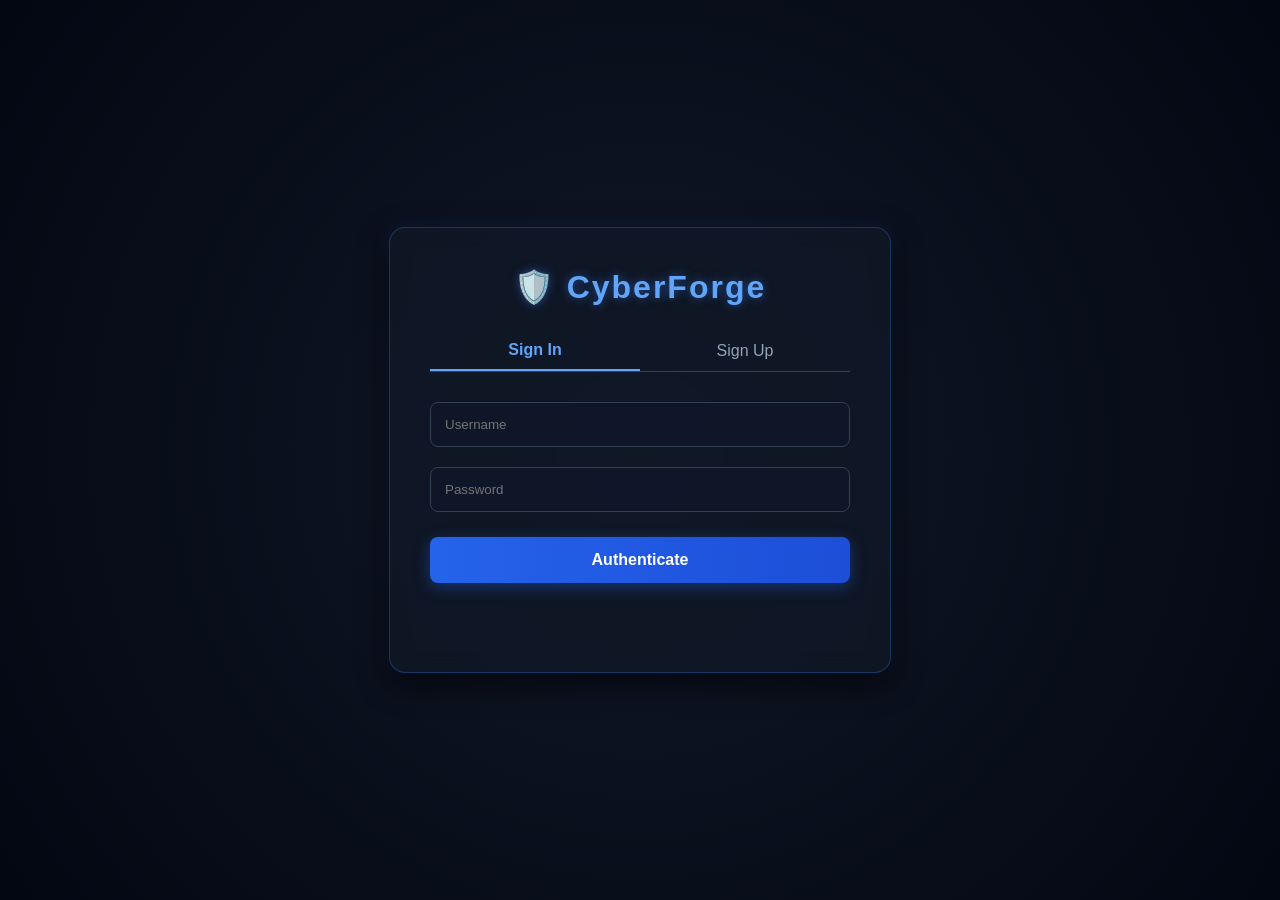
==== frontend_new/index.html @ 9aa6eceb "new frontend" ====
<!DOCTYPE html>
<html lang="en">
<head>
    <meta charset="UTF-8">
    <meta name="viewport" content="width=device-width, initial-scale=1.0">
    <title>CyberForge Security</title>
    <link rel="stylesheet" href="style.css">
</head>
<body>
    <!-- AUTHENTICATION VIEW (Sign In & Sign Up) -->
    <div id="auth-view" class="glass-panel">
        <div class="logo">🛡️ CyberForge</div>

        <div class="tab-container">
            <button id="tab-login" class="tab active-tab">Sign In</button>
            <button id="tab-register" class="tab">Sign Up</button>
        </div>

        <!-- Login Form -->
        <form id="loginForm">
            <input type="text" id="login-user" placeholder="Username" required>
            <input type="password" id="login-pass" placeholder="Password" required>
            <button type="submit" class="glow-btn">Authenticate</button>
        </form>

        <!-- Register Form (Hidden by default) -->
        <form id="registerForm" style="display: none;">
            <input type="text" id="reg-user" placeholder="Choose a Username" required>
            <input type="password" id="reg-pass" placeholder="Create a Password" required>
            <button type="submit" class="glow-btn">Create Account</button>
        </form>

        <p id="auth-message" class="system-text"></p>
    </div>

    <!-- DASHBOARD VIEW -->
    <div id="dashboard-view" class="glass-panel" style="display: none; max-width: 600px;">
        <div class="header">
            <h2>Welcome, <span id="display-name" class="highlight"></span></h2>
            <button id="logoutBtn" class="secondary-btn">Disconnect</button>
        </div>

        <div class="card">
            <h3>Initiate Secure Transfer</h3>
            <form id="transferForm">
                <input type="text" id="recipient" placeholder="Recipient Account (e.g., ACC-123)" required>
                <input type="number" id="amount" placeholder="Amount (INR)" required>
                <button type="submit" class="glow-btn">Execute Transfer</button>
            </form>
            <p id="transfer-message" class="system-text"></p>
        </div>

        <div class="card">
            <h3>Audit Log</h3>
            <ul id="history-list"></ul>
        </div>
    </div>

    <script src="script.js"></script>
</body>
</html>
---- frontend_new/style.css ----
body {
    background: radial-gradient(circle at center, #111827 0%, #030712 100%);
    color: #e2e8f0;
    font-family: 'Segoe UI', Tahoma, Geneva, Verdana, sans-serif;
    display: flex;
    justify-content: center;
    align-items: center;
    min-height: 100vh;
    margin: 0;
}

.glass-panel {
    background: rgba(17, 24, 39, 0.75);
    backdrop-filter: blur(12px);
    padding: 40px;
    border-radius: 16px;
    border: 1px solid rgba(59, 130, 246, 0.3);
    width: 100%;
    max-width: 420px;
    box-shadow: 0 10px 30px rgba(0,0,0,0.8), 0 0 20px rgba(59, 130, 246, 0.15);
    transition: all 0.3s ease;
}

.logo {
    text-align: center;
    color: #60a5fa;
    font-size: 32px;
    font-weight: 800;
    margin-bottom: 25px;
    letter-spacing: 2px;
    text-shadow: 0 0 10px rgba(59, 130, 246, 0.5);
}

h2, h3 { margin-top: 0; font-weight: 600; color: #f8fafc; }
.highlight { color: #60a5fa; }

/* Tabs */
.tab-container { display: flex; margin-bottom: 20px; border-bottom: 1px solid #374151; }
.tab {
    flex: 1; background: none; border: none; color: #94a3b8;
    padding: 10px; cursor: pointer; font-size: 16px; transition: 0.3s;
}
.active-tab { color: #60a5fa; border-bottom: 2px solid #60a5fa; font-weight: bold; }

/* Inputs & Buttons */
input {
    width: 100%; padding: 14px; margin: 10px 0;
    background: rgba(15, 23, 42, 0.6);
    border: 1px solid #334155;
    color: white; border-radius: 8px; box-sizing: border-box;
    transition: border 0.3s;
}
input:focus { outline: none; border-color: #60a5fa; box-shadow: 0 0 8px rgba(59, 130, 246, 0.3); }

.glow-btn {
    width: 100%; padding: 14px; margin-top: 15px;
    background: linear-gradient(90deg, #2563eb, #1d4ed8);
    color: white; border: none; border-radius: 8px;
    cursor: pointer; font-weight: bold; font-size: 16px;
    box-shadow: 0 4px 15px rgba(37, 99, 235, 0.4);
    transition: all 0.3s ease;
}
.glow-btn:hover { box-shadow: 0 6px 20px rgba(37, 99, 235, 0.7); transform: translateY(-1px); }

.secondary-btn { background: #334155; border: none; color: white; padding: 8px 16px; border-radius: 6px; cursor: pointer; }
.secondary-btn:hover { background: #475569; }

.header { display: flex; justify-content: space-between; align-items: center; margin-bottom: 20px; border-bottom: 1px solid #334155; padding-bottom: 15px; }
.card { background: rgba(30, 41, 59, 0.5); padding: 20px; border-radius: 12px; border: 1px solid #334155; margin-top: 20px; }
.system-text { text-align: center; font-size: 14px; margin-top: 15px; min-height: 20px; color: #94a3b8; }

ul { list-style-type: none; padding: 0; margin: 0; }
li { padding: 12px 0; border-bottom: 1px solid #334155; display: flex; justify-content: space-between; font-family: monospace; }
li:last-child { border-bottom: none; }
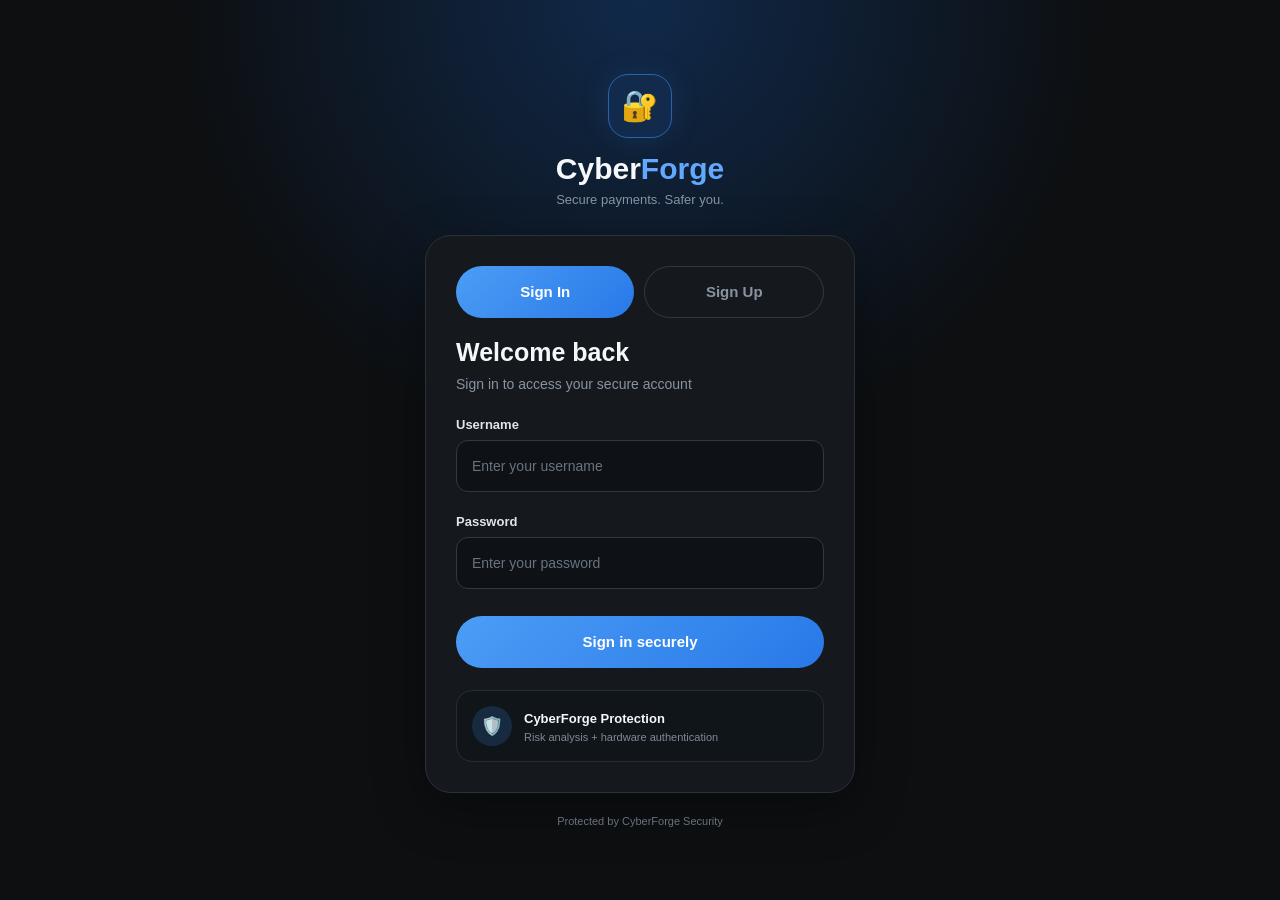
==== commit 6864d924: "frontend refined" ====
--- a/frontend_new/index.html
+++ b/frontend_new/index.html
@@ -3,58 +3,68 @@
 <head>
     <meta charset="UTF-8">
     <meta name="viewport" content="width=device-width, initial-scale=1.0">
-    <title>CyberForge Security</title>
+    <title>CyberForge - Secure Login</title>
     <link rel="stylesheet" href="style.css">
 </head>
 <body>
-    <!-- AUTHENTICATION VIEW (Sign In & Sign Up) -->
-    <div id="auth-view" class="glass-panel">
-        <div class="logo">🛡️ CyberForge</div>
-
-        <div class="tab-container">
-            <button id="tab-login" class="tab active-tab">Sign In</button>
-            <button id="tab-register" class="tab">Sign Up</button>
+    <main class="cf-login-page">
+        <!-- LOGO -->
+        <div class="cf-login-logo">
+            <div class="cf-login-icon">🔐</div>
+            <h1>Cyber<span>Forge</span></h1>
+            <p>Secure payments. Safer you.</p>
         </div>
 
-        <!-- Login Form -->
-        <form id="loginForm">
-            <input type="text" id="login-user" placeholder="Username" required>
-            <input type="password" id="login-pass" placeholder="Password" required>
-            <button type="submit" class="glow-btn">Authenticate</button>
-        </form>
+        <!-- AUTH CARD -->
+        <section class="cf-login-card">
+            
+            <!-- TOGGLE BUTTONS -->
+            <div style="display: flex; gap: 10px; margin-bottom: 20px;">
+                <button id="tabLogin" class="cf-login-button" style="margin-top: 0;">Sign In</button>
+                <button id="tabRegister" class="cf-login-button" style="margin-top: 0; background: #15191e; border: 1px solid #303943; color: #8993a0;">Sign Up</button>
+            </div>
 
-        <!-- Register Form (Hidden by default) -->
-        <form id="registerForm" style="display: none;">
-            <input type="text" id="reg-user" placeholder="Choose a Username" required>
-            <input type="password" id="reg-pass" placeholder="Create a Password" required>
-            <button type="submit" class="glow-btn">Create Account</button>
-        </form>
+            <div class="login-heading">
+                <h2 id="authTitle">Welcome back</h2>
+                <p id="authSubtitle">Sign in to access your secure account</p>
+            </div>
 
-        <p id="auth-message" class="system-text"></p>
-    </div>
+            <!-- LOGIN FORM -->
+            <form id="loginForm">
+                <label for="username">Username</label>
+                <input type="text" id="username" placeholder="Enter your username" required>
 
-    <!-- DASHBOARD VIEW -->
-    <div id="dashboard-view" class="glass-panel" style="display: none; max-width: 600px;">
-        <div class="header">
-            <h2>Welcome, <span id="display-name" class="highlight"></span></h2>
-            <button id="logoutBtn" class="secondary-btn">Disconnect</button>
-        </div>
+                <label for="password">Password</label>
+                <input type="password" id="password" placeholder="Enter your password" required>
 
-        <div class="card">
-            <h3>Initiate Secure Transfer</h3>
-            <form id="transferForm">
-                <input type="text" id="recipient" placeholder="Recipient Account (e.g., ACC-123)" required>
-                <input type="number" id="amount" placeholder="Amount (INR)" required>
-                <button type="submit" class="glow-btn">Execute Transfer</button>
+                <button type="submit" id="loginBtn" class="cf-login-button">Sign in securely</button>
             </form>
-            <p id="transfer-message" class="system-text"></p>
-        </div>
 
-        <div class="card">
-            <h3>Audit Log</h3>
-            <ul id="history-list"></ul>
-        </div>
-    </div>
+            <!-- REGISTER FORM -->
+            <form id="registerForm" class="hidden">
+                <label for="regUsername">Choose Username</label>
+                <input type="text" id="regUsername" placeholder="Create a username" required>
+
+                <label for="regPassword">Create Password</label>
+                <input type="password" id="regPassword" placeholder="Create a strong password" required>
+
+                <button type="submit" id="regBtn" class="cf-login-button">Create Account</button>
+            </form>
+
+            <p id="auth-message" style="text-align: center; margin-top: 15px; font-weight: bold;"></p>
+
+            <!-- SECURITY INFORMATION -->
+            <div class="cf-login-protection">
+                <div>🛡️</div>
+                <div>
+                    <strong>CyberForge Protection</strong>
+                    <p>Risk analysis + hardware authentication</p>
+                </div>
+            </div>
+        </section>
+
+        <p class="cf-login-footer">Protected by CyberForge Security</p>
+    </main>
 
     <script src="script.js"></script>
 </body>
--- a/frontend_new/style.css
+++ b/frontend_new/style.css
@@ -1,74 +1,3051 @@
+* {
+    box-sizing: border-box;
+    margin: 0;
+    padding: 0;
+}
+
 body {
-    background: radial-gradient(circle at center, #111827 0%, #030712 100%);
-    color: #e2e8f0;
-    font-family: 'Segoe UI', Tahoma, Geneva, Verdana, sans-serif;
+    font-family: Arial, sans-serif;
+    background: #f8f9fa;
+    color: #202124;
+}
+
+/* Login Page */
+
+.login-page {
+    min-height: 100vh;
     display: flex;
     justify-content: center;
     align-items: center;
+    padding: 20px;
+}
+
+/* Login Card */
+
+.login-card {
+    width: 420px;
+    background: white;
+    padding: 40px;
+    border: 1px solid #e0e0e0;
+    border-radius: 24px;
+    box-shadow: 0 4px 20px rgba(0, 0, 0, 0.08);
+}
+
+/* Logo */
+
+.logo {
+    display: flex;
+    align-items: center;
+    justify-content: center;
+    gap: 10px;
+}
+
+.logo-icon {
+    width: 42px;
+    height: 42px;
+    border-radius: 50%;
+    background: #202124;
+    color: white;
+    display: flex;
+    align-items: center;
+    justify-content: center;
+    font-size: 22px;
+    font-weight: bold;
+}
+
+.logo h1 {
+    font-size: 26px;
+}
+
+.subtitle {
+    text-align: center;
+    color: #5f6368;
+    margin-top: 8px;
+    margin-bottom: 35px;
+}
+
+/* Login Heading */
+
+.login-card h2 {
+    font-size: 26px;
+    margin-bottom: 8px;
+}
+
+.login-text {
+    color: #5f6368;
+    margin-bottom: 25px;
+}
+
+/* Form */
+
+label {
+    display: block;
+    font-size: 14px;
+    font-weight: 600;
+    margin-bottom: 8px;
+    margin-top: 18px;
+}
+
+input {
+    width: 100%;
+    height: 50px;
+    padding: 0 15px;
+    border: 1px solid #dadce0;
+    border-radius: 10px;
+    font-size: 15px;
+    outline: none;
+}
+
+input:focus {
+    border-color: #4285f4;
+}
+
+/* Login Button */
+
+.login-button {
+    width: 100%;
+    height: 50px;
+    margin-top: 25px;
+    border: none;
+    border-radius: 25px;
+    background: #202124;
+    color: white;
+    font-size: 16px;
+    font-weight: 600;
+    cursor: pointer;
+}
+
+.login-button:hover {
+    background: #303134;
+}
+
+/* Security Status */
+
+.security-status {
+    margin-top: 25px;
+    padding: 20px;
+    border-radius: 16px;
+    background: #f8f9fa;
+    text-align: center;
+}
+
+.security-status h3 {
+    margin: 10px 0 8px;
+    font-size: 17px;
+}
+
+.security-status p {
+    color: #5f6368;
+    font-size: 14px;
+    line-height: 1.5;
+}
+
+/* Loader */
+
+.loader {
+    width: 28px;
+    height: 28px;
+    margin: auto;
+    border: 3px solid #dadce0;
+    border-top: 3px solid #202124;
+    border-radius: 50%;
+    animation: spin 1s linear infinite;
+}
+
+@keyframes spin {
+    to {
+        transform: rotate(360deg);
+    }
+}
+
+/* Hide element */
+
+.hidden {
+    display: none;
+}
+
+/* Security Note */
+
+.security-note {
+    text-align: center;
+    margin-top: 25px;
+    color: #5f6368;
+    font-size: 13px;
+}
+
+/* Mobile */
+
+@media (max-width: 500px) {
+
+    .login-card {
+        width: 100%;
+        padding: 30px 25px;
+    }
+
+}
+/* =========================
+   DASHBOARD
+   ========================= */
+
+.dashboard-page {
+    max-width: 700px;
+    margin: auto;
+    padding: 25px 20px 100px;
+}
+
+/* Header */
+
+.top-bar {
+    display: flex;
+    justify-content: space-between;
+    align-items: center;
+}
+
+.top-bar h1 {
+    text-align: left;
+    font-size: 25px;
+}
+
+.top-bar p {
+    color: #5f6368;
+    margin-top: 4px;
+}
+
+.profile {
+    width: 45px;
+    height: 45px;
+    border-radius: 50%;
+    background: #eeeeee;
+    display: flex;
+    align-items: center;
+    justify-content: center;
+    font-size: 20px;
+}
+
+/* Welcome */
+
+.welcome {
+    margin-top: 35px;
+}
+
+.welcome p {
+    color: #5f6368;
+}
+
+.welcome h2 {
+    text-align: left;
+    margin-top: 5px;
+    font-size: 28px;
+}
+
+/* Balance */
+
+.balance-card {
+    margin-top: 25px;
+    padding: 28px;
+    border-radius: 22px;
+    background: #202124;
+    color: white;
+}
+
+.balance-card p {
+    color: #d8d8d8;
+}
+
+.balance-card h2 {
+    text-align: left;
+    font-size: 36px;
+    margin: 12px 0;
+}
+
+.account-number {
+    font-size: 13px;
+}
+
+/* Actions */
+
+.actions {
+    display: grid;
+    grid-template-columns: repeat(4, 1fr);
+    gap: 12px;
+    margin-top: 25px;
+}
+
+.action-card {
+    background: white;
+    border: 1px solid #e0e0e0;
+    border-radius: 18px;
+    padding: 18px 8px;
+    text-align: center;
+    cursor: pointer;
+}
+
+.action-card:hover {
+    background: #f8f9fa;
+}
+
+.action-icon {
+    width: 45px;
+    height: 45px;
+    margin: auto;
+    border-radius: 50%;
+    background: #f1f3f4;
+    display: flex;
+    justify-content: center;
+    align-items: center;
+    font-size: 20px;
+}
+
+.action-card p {
+    margin-top: 10px;
+    font-size: 13px;
+}
+
+/* Security */
+
+.security-card {
+    display: flex;
+    align-items: center;
+    gap: 15px;
+    margin-top: 25px;
+    padding: 18px;
+    background: white;
+    border: 1px solid #e0e0e0;
+    border-radius: 18px;
+}
+
+.security-icon {
+    font-size: 24px;
+}
+
+.security-card h3 {
+    font-size: 15px;
+}
+
+.security-card p {
+    color: #5f6368;
+    font-size: 13px;
+    margin-top: 4px;
+}
+
+.security-active {
+    margin-left: auto;
+    font-size: 12px;
+    font-weight: bold;
+}
+
+/* Transactions */
+
+.transactions {
+    margin-top: 30px;
+}
+
+.section-heading {
+    display: flex;
+    justify-content: space-between;
+    align-items: center;
+    margin-bottom: 15px;
+}
+
+.section-heading h2 {
+    text-align: left;
+    font-size: 20px;
+}
+
+.section-heading span {
+    font-size: 13px;
+    cursor: pointer;
+}
+
+.transaction {
+    display: flex;
+    align-items: center;
+    padding: 17px 0;
+    border-bottom: 1px solid #e0e0e0;
+}
+
+.transaction-icon {
+    width: 42px;
+    height: 42px;
+    border-radius: 50%;
+    background: #eeeeee;
+    display: flex;
+    justify-content: center;
+    align-items: center;
+    font-weight: bold;
+}
+
+.transaction-info {
+    margin-left: 13px;
+}
+
+.transaction-info h3 {
+    font-size: 15px;
+}
+
+.transaction-info p {
+    font-size: 12px;
+    color: #5f6368;
+    margin-top: 4px;
+}
+
+.transaction strong {
+    margin-left: auto;
+    font-size: 14px;
+}
+
+/* Bottom Navigation */
+
+.bottom-nav {
+    position: fixed;
+    bottom: 0;
+    left: 50%;
+    transform: translateX(-50%);
+    width: min(700px, 100%);
+    height: 70px;
+    background: white;
+    border-top: 1px solid #e0e0e0;
+    display: flex;
+    justify-content: space-around;
+    align-items: center;
+}
+
+.nav-item {
+    text-align: center;
+    color: #5f6368;
+    cursor: pointer;
+    font-size: 12px;
+}
+
+.nav-item span {
+    display: block;
+    font-size: 20px;
+    margin-bottom: 4px;
+}
+
+.nav-item.active {
+    color: #202124;
+    font-weight: bold;
+}
+
+
+/* Mobile */
+
+@media (max-width: 550px) {
+
+    .actions {
+        grid-template-columns: repeat(2, 1fr);
+    }
+
+    .dashboard-page {
+        padding-left: 15px;
+        padding-right: 15px;
+    }
+
+}/* =========================
+   TRANSFER PAGE
+   ========================= */
+
+.transfer-page {
+    max-width: 600px;
+    margin: auto;
+    padding: 25px 20px 50px;
+}
+
+.transfer-header {
+    display: grid;
+    grid-template-columns: 45px 1fr 45px;
+    align-items: center;
+    margin-bottom: 30px;
+}
+
+.transfer-header h1 {
+    font-size: 24px;
+}
+
+.back-button {
+    width: 42px;
+    height: 42px;
+    border: none;
+    border-radius: 50%;
+    background: white;
+    font-size: 24px;
+    cursor: pointer;
+}
+
+.transfer-card {
+    background: white;
+    border: 1px solid #e0e0e0;
+    border-radius: 24px;
+    padding: 28px;
+}
+
+.transfer-label {
+    font-size: 14px;
+    font-weight: 600;
+    margin-bottom: 8px;
+    margin-top: 18px;
+}
+
+.transfer-card input {
+    height: 52px;
+}
+
+.amount-input {
+    display: flex;
+    align-items: center;
+    border: 1px solid #dadce0;
+    border-radius: 10px;
+    padding-left: 15px;
+}
+
+.amount-input span {
+    font-size: 22px;
+    font-weight: bold;
+}
+
+.amount-input input {
+    border: none;
+    font-size: 22px;
+    outline: none;
+}
+
+.transfer-info {
+    display: flex;
+    justify-content: space-between;
+    margin-top: 20px;
+    color: #5f6368;
+    font-size: 14px;
+}
+
+.transfer-info strong {
+    color: #202124;
+}
+
+.send-button {
+    width: 100%;
+    height: 52px;
+    margin-top: 28px;
+    border: none;
+    border-radius: 26px;
+    background: #202124;
+    color: white;
+    font-size: 16px;
+    font-weight: 600;
+    cursor: pointer;
+}
+
+.send-button:hover {
+    background: #303134;
+}
+
+.send-button:disabled {
+    opacity: 0.6;
+    cursor: not-allowed;
+}
+
+
+/* Transfer Security */
+
+.transfer-security {
+    margin-top: 20px;
+    padding: 25px;
+    text-align: center;
+    background: white;
+    border: 1px solid #e0e0e0;
+    border-radius: 20px;
+}
+
+.transfer-security h2 {
+    font-size: 18px;
+    margin: 12px 0 8px;
+}
+
+.transfer-security p {
+    color: #5f6368;
+    font-size: 14px;
+}
+
+.security-loader {
+    width: 32px;
+    height: 32px;
+    margin: auto;
+    border: 3px solid #dadce0;
+    border-top: 3px solid #202124;
+    border-radius: 50%;
+    animation: spin 1s linear infinite;
+}
+
+.risk-score {
+    margin-top: 15px;
+    font-weight: bold;
+}
+
+
+/* Transaction Result */
+
+.transaction-result {
+    margin-top: 20px;
+    padding: 30px;
+    text-align: center;
+    background: white;
+    border: 1px solid #e0e0e0;
+    border-radius: 20px;
+}
+
+.result-icon {
+    width: 55px;
+    height: 55px;
+    margin: auto;
+    border-radius: 50%;
+    background: #eeeeee;
+    display: flex;
+    justify-content: center;
+    align-items: center;
+    font-size: 25px;
+    font-weight: bold;
+}
+
+.transaction-result h2 {
+    font-size: 20px;
+    margin-top: 15px;
+}
+
+.transaction-result p {
+    color: #5f6368;
+    margin-top: 8px;
+}
+
+.done-button {
+    width: 100%;
+    height: 48px;
+    margin-top: 22px;
+    border: none;
+    border-radius: 24px;
+    background: #202124;
+    color: white;
+    font-size: 15px;
+    cursor: pointer;
+}
+/* ========================================
+   CYBERFORGE DASHBOARD POLISH
+======================================== */
+
+.dashboard-page {
+    max-width: 700px;
+    margin: auto;
+    padding: 25px 20px 100px;
+}
+
+
+/* TOP HEADER */
+
+.top-bar {
+    display: flex;
+    justify-content: space-between;
+    align-items: center;
+}
+
+.top-bar h1 {
+    font-size: 26px;
+    font-weight: 700;
+}
+
+.top-bar p {
+    color: #6b7280;
+    margin-top: 5px;
+    font-size: 14px;
+}
+
+
+/* PROFILE */
+
+.profile {
+    width: 46px;
+    height: 46px;
+    border-radius: 50%;
+    background: #f1f3f4;
+
+    display: flex;
+    align-items: center;
+    justify-content: center;
+
+    font-size: 20px;
+
+    border: 1px solid #e0e0e0;
+}
+
+
+/* WELCOME */
+
+.welcome {
+    margin-top: 35px;
+}
+
+.welcome p {
+    color: #6b7280;
+    font-size: 14px;
+}
+
+.welcome h2 {
+    text-align: left;
+    margin-top: 6px;
+    font-size: 30px;
+}
+
+
+/* BALANCE CARD */
+
+.balance-card {
+    margin-top: 25px;
+    padding: 30px;
+
+    border-radius: 24px;
+
+    background: #202124;
+    color: white;
+
+    box-shadow: 0 8px 25px rgba(0, 0, 0, 0.12);
+}
+
+.balance-card p {
+    color: #d5d5d5;
+    font-size: 14px;
+}
+
+.balance-card h2 {
+    text-align: left;
+
+    font-size: 38px;
+
+    margin: 12px 0;
+}
+
+.account-number {
+    font-size: 13px !important;
+}
+
+
+/* ACTION BUTTONS */
+
+.actions {
+    display: grid;
+
+    grid-template-columns:
+        repeat(4, 1fr);
+
+    gap: 12px;
+
+    margin-top: 25px;
+}
+
+.action-card {
+    background: white;
+
+    border: 1px solid #e1e3e6;
+
+    border-radius: 20px;
+
+    padding: 18px 8px;
+
+    text-align: center;
+
+    cursor: pointer;
+
+    transition: 0.2s;
+}
+
+.action-card:hover {
+    transform: translateY(-3px);
+
+    box-shadow:
+        0 6px 18px
+        rgba(0, 0, 0, 0.08);
+}
+
+.action-icon {
+    width: 48px;
+    height: 48px;
+
+    margin: auto;
+
+    border-radius: 50%;
+
+    background: #f1f3f4;
+
+    display: flex;
+
+    justify-content: center;
+    align-items: center;
+
+    font-size: 21px;
+
+    font-weight: 600;
+}
+
+.action-card p {
+    margin-top: 10px;
+
+    font-size: 13px;
+
+    font-weight: 600;
+}
+
+
+/* SECURITY CARD */
+
+.security-card {
+    display: flex;
+
+    align-items: center;
+
+    gap: 15px;
+
+    margin-top: 25px;
+
+    padding: 18px;
+
+    background: white;
+
+    border: 1px solid #e1e3e6;
+
+    border-radius: 20px;
+}
+
+.security-icon {
+    width: 45px;
+    height: 45px;
+
+    border-radius: 50%;
+
+    background: #f1f3f4;
+
+    display: flex;
+
+    align-items: center;
+    justify-content: center;
+
+    font-size: 21px;
+}
+
+.security-card h3 {
+    font-size: 15px;
+}
+
+.security-card p {
+    color: #6b7280;
+
+    font-size: 13px;
+
+    margin-top: 4px;
+}
+
+.security-active {
+    margin-left: auto;
+
+    font-size: 12px;
+
+    font-weight: bold;
+
+    padding: 6px 10px;
+
+    border-radius: 20px;
+
+    background: #eeeeee;
+}
+
+
+/* TRANSACTIONS */
+
+.transactions {
+    margin-top: 32px;
+}
+
+.section-heading {
+    display: flex;
+
+    justify-content: space-between;
+
+    align-items: center;
+
+    margin-bottom: 10px;
+}
+
+.section-heading h2 {
+    text-align: left;
+
+    font-size: 20px;
+}
+
+.section-heading span {
+    font-size: 13px;
+
+    color: #5f6368;
+
+    cursor: pointer;
+}
+
+
+/* TRANSACTION */
+
+.transaction {
+    display: flex;
+
+    align-items: center;
+
+    padding: 17px 5px;
+
+    border-bottom:
+        1px solid #eeeeee;
+}
+
+.transaction-icon {
+    width: 44px;
+    height: 44px;
+
+    border-radius: 50%;
+
+    background: #f1f3f4;
+
+    display: flex;
+
+    justify-content: center;
+    align-items: center;
+
+    font-weight: bold;
+}
+
+.transaction-info {
+    margin-left: 13px;
+}
+
+.transaction-info h3 {
+    font-size: 15px;
+}
+
+.transaction-info p {
+    font-size: 12px;
+
+    color: #6b7280;
+
+    margin-top: 4px;
+}
+
+.transaction strong {
+    margin-left: auto;
+
+    font-size: 14px;
+}
+
+
+/* BOTTOM NAVIGATION */
+
+.bottom-nav {
+    position: fixed;
+
+    bottom: 0;
+    left: 50%;
+
+    transform:
+        translateX(-50%);
+
+    width: min(700px, 100%);
+
+    height: 72px;
+
+    background: white;
+
+    border-top:
+        1px solid #e5e5e5;
+
+    display: flex;
+
+    justify-content:
+        space-around;
+
+    align-items: center;
+
+    z-index: 10;
+}
+
+.nav-item {
+    text-align: center;
+
+    color: #6b7280;
+
+    cursor: pointer;
+
+    font-size: 12px;
+}
+
+.nav-item span {
+    display: block;
+
+    font-size: 21px;
+
+    margin-bottom: 4px;
+}
+
+.nav-item.active {
+    color: #202124;
+
+    font-weight: bold;
+}
+
+
+/* MOBILE */
+
+@media (max-width: 550px) {
+
+    .dashboard-page {
+        padding-left: 15px;
+        padding-right: 15px;
+    }
+
+    .actions {
+        grid-template-columns:
+            repeat(2, 1fr);
+    }
+
+    .balance-card h2 {
+        font-size: 34px;
+    }
+
+}
+/* ========================================
+   CYBERFORGE DARK MOBILE UI
+======================================== */
+
+body {
+    background: #0d0f11;
+    color: #f5f7fa;
+    font-family: Arial, sans-serif;
+}
+
+
+/* MAIN HOME */
+
+.cf-home {
+    max-width: 720px;
+    margin: auto;
+    padding: 22px 20px 110px;
+}
+
+
+/* HEADER */
+
+.cf-header {
+    display: flex;
+    justify-content: space-between;
+    align-items: center;
+}
+
+.cf-brand {
+    display: flex;
+    align-items: center;
+    gap: 12px;
+}
+
+.cf-logo {
+    width: 48px;
+    height: 48px;
+    border-radius: 14px;
+
+    display: flex;
+    align-items: center;
+    justify-content: center;
+
+    background: #17263d;
+    border: 1px solid #28528a;
+
+    font-size: 23px;
+}
+
+.cf-brand h1 {
+    font-size: 25px;
+    letter-spacing: -0.5px;
+}
+
+.cf-brand h1 span {
+    color: #63a8ff;
+}
+
+.cf-brand p {
+    margin-top: 4px;
+    color: #9299a5;
+    font-size: 13px;
+}
+
+.cf-profile {
+    width: 44px;
+    height: 44px;
+    border-radius: 50%;
+
+    display: flex;
+    align-items: center;
+    justify-content: center;
+
+    background: #2879e8;
+    color: white;
+
+    font-size: 18px;
+    font-weight: bold;
+}
+
+
+/* SEARCH */
+
+.cf-search {
+    display: flex;
+    align-items: center;
+
+    margin-top: 22px;
+
+    height: 56px;
+
+    padding-left: 18px;
+
+    background: #191d22;
+
+    border-radius: 30px;
+
+    border: 1px solid #242a31;
+}
+
+.search-icon {
+    font-size: 28px;
+    color: #aab2bd;
+}
+
+.cf-search input {
+    flex: 1;
+
+    height: 100%;
+
+    border: none;
+    outline: none;
+
+    background: transparent;
+
+    color: white;
+
+    font-size: 15px;
+
+    padding: 0 12px;
+}
+
+.cf-search input::placeholder {
+    color: #858c97;
+}
+
+.qr-button {
+    width: 48px;
+    height: 48px;
+
+    margin-right: 4px;
+
+    border: none;
+    border-radius: 50%;
+
+    background: #111820;
+
+    color: #9fc8ff;
+
+    font-size: 24px;
+
+    cursor: pointer;
+}
+
+
+/* SECURITY BANNER */
+
+.security-banner {
+    display: flex;
+
+    min-height: 230px;
+
+    margin-top: 24px;
+
+    padding: 26px;
+
+    border-radius: 25px;
+
+    background:
+        linear-gradient(
+            135deg,
+            #071b3c,
+            #0b2854,
+            #08172e
+        );
+
+    border: 1px solid #173c6d;
+
+    overflow: hidden;
+}
+
+.security-content {
+    flex: 1;
+}
+
+.security-content small {
+    color: #65adff;
+
+    font-weight: bold;
+
+    letter-spacing: 2px;
+}
+
+.security-content h2 {
+    margin-top: 10px;
+
+    font-size: 28px;
+}
+
+.security-content p {
+    margin-top: 10px;
+
+    max-width: 390px;
+
+    color: #bdc9d8;
+
+    line-height: 1.5;
+}
+
+.security-content button {
+    margin-top: 18px;
+
+    padding: 12px 18px;
+
+    border: none;
+    border-radius: 22px;
+
+    background: #72b5ff;
+
+    color: #071525;
+
+    font-weight: bold;
+
+    cursor: pointer;
+}
+
+.security-art {
+    width: 150px;
+
+    display: flex;
+
+    align-items: center;
+    justify-content: center;
+
+    font-size: 82px;
+}
+
+
+/* QUICK ACTIONS */
+
+.quick-actions {
+    display: grid;
+
+    grid-template-columns:
+        repeat(4, 1fr);
+
+    gap: 12px;
+
+    margin-top: 24px;
+}
+
+.quick-action {
+    text-align: center;
+
+    cursor: pointer;
+}
+
+.quick-icon {
+    width: 65px;
+    height: 65px;
+
+    margin: auto;
+
+    display: flex;
+
+    align-items: center;
+    justify-content: center;
+
+    border-radius: 18px;
+
+    background: #0c4fa8;
+
+    border: 1px solid #1d6fd5;
+
+    color: #a9d2ff;
+
+    font-size: 25px;
+}
+
+.quick-action p {
+    margin-top: 9px;
+
+    color: #e3e7ec;
+
+    font-size: 13px;
+
+    line-height: 1.3;
+}
+
+
+/* FEATURE CHIPS */
+
+.feature-chips {
+    display: flex;
+
+    gap: 10px;
+
+    margin-top: 24px;
+
+    overflow-x: auto;
+
+    padding-bottom: 3px;
+}
+
+.feature-chip {
+    flex-shrink: 0;
+
+    display: flex;
+
+    align-items: center;
+
+    gap: 8px;
+
+    padding: 10px 15px;
+
+    border-radius: 24px;
+
+    border: 1px solid #303640;
+
+    background: #111419;
+
+    color: #e3e7ec;
+
+    font-size: 13px;
+}
+
+.feature-chip span {
+    width: 28px;
+    height: 28px;
+
+    display: flex;
+
+    align-items: center;
+    justify-content: center;
+
+    border-radius: 50%;
+
+    background: #1d2c43;
+
+    color: #6eb2ff;
+}
+
+
+/* BALANCE */
+
+.cf-balance {
+    display: flex;
+
+    justify-content: space-between;
+
+    align-items: center;
+
+    margin-top: 25px;
+
+    padding: 24px;
+
+    border-radius: 23px;
+
+    background: #151a20;
+
+    border: 1px solid #29313b;
+}
+
+.cf-balance p {
+    color: #929aa6;
+
+    font-size: 13px;
+}
+
+.cf-balance h2 {
+    margin: 7px 0;
+
+    font-size: 31px;
+}
+
+.cf-balance > div:first-child span {
+    color: #737c88;
+
+    font-size: 12px;
+}
+
+.balance-security {
+    display: flex;
+
+    align-items: center;
+
+    gap: 10px;
+}
+
+.balance-security > div {
+    width: 42px;
+    height: 42px;
+
+    border-radius: 50%;
+
+    display: flex;
+
+    align-items: center;
+    justify-content: center;
+
+    background: #173626;
+
+    font-size: 19px;
+}
+
+.balance-security p {
+    color: #b9c2ce;
+    line-height: 1.4;
+}
+
+.balance-security strong {
+    color: #70b3ff;
+}
+
+
+/* SECTIONS */
+
+.cf-section {
+    margin-top: 32px;
+}
+
+.section-title {
+    display: flex;
+
+    justify-content: space-between;
+
+    align-items: center;
+
+    margin-bottom: 18px;
+}
+
+.section-title h2 {
+    font-size: 22px;
+}
+
+.section-title span {
+    color: #6eafff;
+
+    font-size: 13px;
+
+    cursor: pointer;
+}
+
+
+/* PEOPLE */
+
+.people-row,
+.business-row {
+    display: flex;
+
+    gap: 20px;
+
+    overflow-x: auto;
+
+    padding-bottom: 5px;
+}
+
+.person,
+.business {
+    min-width: 62px;
+
+    text-align: center;
+}
+
+.person-avatar {
+    width: 58px;
+    height: 58px;
+
+    margin: auto;
+
+    border-radius: 50%;
+
+    display: flex;
+
+    align-items: center;
+    justify-content: center;
+
+    font-size: 22px;
+
+    font-weight: bold;
+}
+
+.person p,
+.business p {
+    margin-top: 8px;
+
+    color: #d9dde3;
+
+    font-size: 12px;
+
+    white-space: nowrap;
+
+    overflow: hidden;
+
+    text-overflow: ellipsis;
+}
+
+.purple {
+    background: #7040c4;
+}
+
+.blue {
+    background: #2263c4;
+}
+
+.pink {
+    background: #b83283;
+}
+
+.green {
+    background: #287b4b;
+}
+
+.orange {
+    background: #a75a27;
+}
+
+.more {
+    background: #151a20;
+
+    border: 1px solid #39414c;
+
+    color: #9aa5b3;
+}
+
+
+/* BUSINESSES */
+
+.business-logo,
+.bill-logo {
+    width: 58px;
+    height: 58px;
+
+    margin: auto;
+
+    border-radius: 50%;
+
+    display: flex;
+
+    align-items: center;
+    justify-content: center;
+
+    font-size: 20px;
+
+    font-weight: bold;
+}
+
+.amazon {
+    background: #eeeeee;
+    color: #111111;
+}
+
+.flipkart {
+    background: #f5ca25;
+    color: #173d91;
+}
+
+.zomato {
+    background: #e82b4d;
+    color: white;
+}
+
+.swiggy {
+    background: #ff7117;
+    color: white;
+}
+
+.irctc {
+    background: #eeeeee;
+    color: #1d42a0;
+}
+
+
+/* BILLS */
+
+.airtel {
+    background: #e92335;
+    color: white;
+}
+
+.jio {
+    background: #1765c1;
+    color: white;
+}
+
+.vi {
+    background: #e72c4b;
+    color: white;
+}
+
+.bsnl {
+    background: #eeeeee;
+    color: #1b43a1;
+}
+
+.electricity {
+    background: #f4b51e;
+}
+
+
+/* OFFERS */
+
+.offer-card {
+    display: flex;
+
+    align-items: center;
+
+    gap: 15px;
+
+    margin-top: 32px;
+
+    padding: 20px;
+
+    border-radius: 20px;
+
+    background: #171b21;
+
+    border: 1px solid #29313a;
+}
+
+.offer-icon {
+    width: 45px;
+    height: 45px;
+
+    border-radius: 50%;
+
+    display: flex;
+
+    align-items: center;
+    justify-content: center;
+
+    background: #29234a;
+
+    color: #a9a1ff;
+
+    font-size: 22px;
+}
+
+.offer-card h3 {
+    font-size: 16px;
+}
+
+.offer-card p {
+    margin-top: 5px;
+
+    color: #8f98a4;
+
+    font-size: 13px;
+}
+
+.offer-card > span {
+    margin-left: auto;
+
+    color: #70b3ff;
+
+    font-size: 22px;
+}
+
+
+/* TRANSACTIONS */
+
+.transactions-section {
+    margin-bottom: 30px;
+}
+
+.transactions-section .transaction {
+    border-bottom: 1px solid #252b32;
+
+    padding: 15px 3px;
+}
+
+.transactions-section .transaction-icon {
+    background: #202630;
+
+    color: #79b6ff;
+}
+
+.transactions-section .transaction-info h3 {
+    color: #f0f2f5;
+}
+
+.transactions-section .transaction-info p {
+    color: #858e9a;
+}
+
+.transactions-section .transaction strong {
+    color: #ff7474;
+}
+
+
+/* BOTTOM NAV */
+
+.cf-bottom-nav {
+    position: fixed;
+
+    bottom: 0;
+    left: 50%;
+
+    transform: translateX(-50%);
+
+    width: min(720px, 100%);
+
+    height: 72px;
+
+    display: flex;
+
+    align-items: center;
+
+    justify-content: space-around;
+
+    background: #181b20;
+
+    border-top: 1px solid #2a3038;
+
+    z-index: 100;
+}
+
+.cf-nav {
+    min-width: 70px;
+
+    text-align: center;
+
+    color: #89929e;
+
+    cursor: pointer;
+}
+
+.cf-nav span {
+    display: block;
+
+    font-size: 22px;
+
+    margin-bottom: 4px;
+}
+
+.cf-nav p {
+    font-size: 12px;
+}
+
+.cf-nav.active {
+    color: #6eb4ff;
+}
+
+
+/* MOBILE */
+
+@media (max-width: 600px) {
+
+    .cf-home {
+        padding-left: 15px;
+        padding-right: 15px;
+    }
+
+    .security-banner {
+        min-height: 250px;
+    }
+
+    .security-art {
+        width: 90px;
+        font-size: 55px;
+    }
+
+    .security-content h2 {
+        font-size: 23px;
+    }
+
+    .security-content p {
+        font-size: 13px;
+    }
+
+    .quick-actions {
+        gap: 8px;
+    }
+
+    .quick-icon {
+        width: 58px;
+        height: 58px;
+    }
+
+    .cf-balance {
+        align-items: flex-start;
+    }
+
+    .balance-security {
+        display: none;
+    }
+
+}
+/* ========================================
+   CYBERFORGE LOGIN UI
+======================================== */
+
+.cf-login-page {
     min-height: 100vh;
-    margin: 0;
-}
-
-.glass-panel {
-    background: rgba(17, 24, 39, 0.75);
-    backdrop-filter: blur(12px);
-    padding: 40px;
+
+    display: flex;
+    flex-direction: column;
+
+    align-items: center;
+    justify-content: center;
+
+    padding: 30px 20px;
+
+    background:
+        radial-gradient(
+            circle at top,
+            #10294a 0%,
+            #0d0f11 42%
+        );
+}
+
+
+/* LOGIN LOGO */
+
+.cf-login-logo {
+    text-align: center;
+
+    margin-bottom: 28px;
+}
+
+.cf-login-icon {
+    width: 64px;
+    height: 64px;
+
+    margin: auto;
+
+    display: flex;
+    align-items: center;
+    justify-content: center;
+
+    border-radius: 20px;
+
+    background: #122b4d;
+
+    border: 1px solid #2864a9;
+
+    font-size: 30px;
+
+    box-shadow:
+        0 0 30px rgba(55, 130, 230, 0.15);
+}
+
+.cf-login-logo h1 {
+    margin-top: 14px;
+
+    font-size: 30px;
+}
+
+.cf-login-logo h1 span {
+    color: #63a8ff;
+}
+
+.cf-login-logo p {
+    margin-top: 6px;
+
+    color: #8993a0;
+
+    font-size: 13px;
+}
+
+
+/* LOGIN CARD */
+
+.cf-login-card {
+    width: min(430px, 100%);
+
+    padding: 30px;
+
+    background: #15191e;
+
+    border: 1px solid #29323c;
+
+    border-radius: 26px;
+
+    box-shadow:
+        0 15px 50px rgba(0, 0, 0, 0.35);
+}
+
+
+/* HEADING */
+
+.login-heading h2 {
+    font-size: 25px;
+}
+
+.login-heading p {
+    margin-top: 7px;
+
+    color: #8993a0;
+
+    font-size: 14px;
+
+    line-height: 1.5;
+}
+
+
+/* INPUTS */
+
+.cf-login-card label {
+    display: block;
+
+    margin-top: 22px;
+    margin-bottom: 8px;
+
+    color: #dfe5ec;
+
+    font-size: 13px;
+
+    font-weight: 600;
+}
+
+.cf-login-card input {
+    width: 100%;
+    height: 52px;
+
+    padding: 0 15px;
+
+    border-radius: 12px;
+
+    border: 1px solid #303943;
+
+    outline: none;
+
+    background: #0e1216;
+
+    color: white;
+
+    font-size: 14px;
+}
+
+.cf-login-card input::placeholder {
+    color: #69737f;
+}
+
+.cf-login-card input:focus {
+    border-color: #4b96ed;
+
+    box-shadow:
+        0 0 0 3px rgba(75, 150, 237, 0.12);
+}
+
+
+/* LOGIN BUTTON */
+
+.cf-login-button {
+    width: 100%;
+
+    height: 52px;
+
+    margin-top: 27px;
+
+    border: none;
+
+    border-radius: 27px;
+
+    background:
+        linear-gradient(
+            135deg,
+            #4c9df5,
+            #2879e8
+        );
+
+    color: white;
+
+    font-size: 15px;
+
+    font-weight: bold;
+
+    cursor: pointer;
+
+    transition: 0.2s;
+}
+
+.cf-login-button:hover {
+    transform: translateY(-1px);
+
+    box-shadow:
+        0 8px 20px rgba(40, 121, 232, 0.25);
+}
+
+.cf-login-button:disabled {
+    opacity: 0.6;
+
+    cursor: not-allowed;
+
+    transform: none;
+}
+
+
+/* SECURITY STATUS */
+
+.cf-login-security {
+    margin-top: 22px;
+
+    padding: 22px;
+
+    text-align: center;
+
+    border-radius: 18px;
+
+    background: #10151b;
+
+    border: 1px solid #27313c;
+}
+
+.cf-security-loader {
+    width: 30px;
+    height: 30px;
+
+    margin: auto;
+
+    border-radius: 50%;
+
+    border: 3px solid #2d3742;
+
+    border-top-color: #65adff;
+
+    animation:
+        spin 1s linear infinite;
+}
+
+.cf-login-security h3 {
+    margin-top: 14px;
+
+    font-size: 16px;
+}
+
+.cf-login-security p {
+    margin-top: 7px;
+
+    color: #8d97a3;
+
+    font-size: 13px;
+
+    line-height: 1.5;
+}
+
+
+/* PROTECTION */
+
+.cf-login-protection {
+    display: flex;
+
+    align-items: center;
+
+    gap: 12px;
+
+    margin-top: 22px;
+
+    padding: 15px;
+
     border-radius: 16px;
-    border: 1px solid rgba(59, 130, 246, 0.3);
+
+    background: #10151a;
+
+    border: 1px solid #242d36;
+}
+
+.cf-login-protection > div:first-child {
+    width: 40px;
+    height: 40px;
+
+    display: flex;
+
+    align-items: center;
+    justify-content: center;
+
+    border-radius: 50%;
+
+    background: #172b40;
+
+    font-size: 18px;
+}
+
+.cf-login-protection strong {
+    font-size: 13px;
+}
+
+.cf-login-protection p {
+    margin-top: 4px;
+
+    color: #7f8995;
+
+    font-size: 11px;
+}
+
+
+/* FOOTER */
+
+.cf-login-footer {
+    margin-top: 22px;
+
+    color: #68727e;
+
+    font-size: 11px;
+
+    text-align: center;
+}
+
+
+/* MOBILE */
+
+@media (max-width: 500px) {
+
+    .cf-login-page {
+        padding: 25px 15px;
+    }
+
+    .cf-login-card {
+        padding: 24px 20px;
+    }
+
+    .cf-login-logo h1 {
+        font-size: 27px;
+    }
+
+}
+/* ========================================
+   CYBERFORGE TRANSFER UI
+======================================== */
+
+.cf-transfer-page {
+    max-width: 620px;
+    margin: auto;
+
+    padding: 25px 20px 60px;
+
+    min-height: 100vh;
+}
+
+
+/* HEADER */
+
+.cf-transfer-header {
+    display: flex;
+    align-items: center;
+
+    gap: 15px;
+
+    margin-bottom: 25px;
+}
+
+.cf-transfer-header h1 {
+    font-size: 25px;
+}
+
+.cf-transfer-header p {
+    margin-top: 5px;
+
+    color: #858e9a;
+
+    font-size: 13px;
+}
+
+.cf-back-button {
+    width: 45px;
+    height: 45px;
+
+    border-radius: 50%;
+
+    border: 1px solid #303943;
+
+    background: #171c22;
+
+    color: white;
+
+    font-size: 23px;
+
+    cursor: pointer;
+}
+
+
+/* BALANCE */
+
+.transfer-balance {
+    display: flex;
+
+    justify-content: space-between;
+
+    align-items: center;
+
+    padding: 22px;
+
+    border-radius: 22px;
+
+    background: #151a20;
+
+    border: 1px solid #29323c;
+
+    margin-bottom: 20px;
+}
+
+.transfer-balance p {
+    color: #858e9a;
+
+    font-size: 13px;
+}
+
+.transfer-balance h2 {
+    margin-top: 6px;
+
+    font-size: 27px;
+}
+
+.transfer-shield {
+    width: 48px;
+    height: 48px;
+
+    display: flex;
+
+    align-items: center;
+    justify-content: center;
+
+    border-radius: 50%;
+
+    background: #172d44;
+
+    font-size: 21px;
+}
+
+
+/* FORM CARD */
+
+.cf-transfer-card {
+    padding: 27px;
+
+    border-radius: 25px;
+
+    background: #15191e;
+
+    border: 1px solid #29323c;
+
+    box-shadow:
+        0 12px 35px rgba(0, 0, 0, 0.25);
+}
+
+.transfer-heading h2 {
+    font-size: 20px;
+}
+
+.transfer-heading p {
+    margin-top: 6px;
+
+    color: #858e9a;
+
+    font-size: 13px;
+}
+
+
+/* LABEL */
+
+.cf-transfer-card label {
+    display: block;
+
+    margin-top: 24px;
+    margin-bottom: 8px;
+
+    color: #dfe5ec;
+
+    font-size: 13px;
+
+    font-weight: bold;
+}
+
+
+/* RECIPIENT INPUT */
+
+.transfer-input {
+    height: 54px;
+
+    display: flex;
+
+    align-items: center;
+
+    gap: 10px;
+
+    padding: 0 15px;
+
+    border-radius: 12px;
+
+    background: #0e1216;
+
+    border: 1px solid #303943;
+}
+
+.transfer-input span {
+    font-size: 18px;
+}
+
+.transfer-input input {
     width: 100%;
-    max-width: 420px;
-    box-shadow: 0 10px 30px rgba(0,0,0,0.8), 0 0 20px rgba(59, 130, 246, 0.15);
-    transition: all 0.3s ease;
-}
-
-.logo {
+    height: 100%;
+
+    border: none;
+    outline: none;
+
+    background: transparent;
+
+    color: white;
+
+    font-size: 14px;
+}
+
+
+/* AMOUNT */
+
+.transfer-amount {
+    height: 70px;
+
+    display: flex;
+
+    align-items: center;
+
+    padding: 0 18px;
+
+    border-radius: 14px;
+
+    background: #0e1216;
+
+    border: 1px solid #303943;
+}
+
+.transfer-amount span {
+    color: #69aeff;
+
+    font-size: 27px;
+
+    font-weight: bold;
+}
+
+.transfer-amount input {
+    width: 100%;
+    height: 100%;
+
+    padding-left: 10px;
+
+    border: none;
+    outline: none;
+
+    background: transparent;
+
+    color: white;
+
+    font-size: 28px;
+}
+
+
+/* SECURITY INFO */
+
+.transfer-security-info {
+    display: flex;
+
+    gap: 12px;
+
+    margin-top: 24px;
+
+    padding: 15px;
+
+    border-radius: 16px;
+
+    background: #10151a;
+
+    border: 1px solid #242d36;
+}
+
+.transfer-security-info > span {
+    font-size: 19px;
+}
+
+.transfer-security-info strong {
+    font-size: 13px;
+}
+
+.transfer-security-info p {
+    margin-top: 4px;
+
+    color: #7f8995;
+
+    font-size: 11px;
+
+    line-height: 1.4;
+}
+
+
+/* SEND BUTTON */
+
+.cf-send-button {
+    width: 100%;
+
+    height: 54px;
+
+    margin-top: 25px;
+
+    border: none;
+
+    border-radius: 27px;
+
+    background:
+        linear-gradient(
+            135deg,
+            #4c9df5,
+            #2879e8
+        );
+
+    color: white;
+
+    font-size: 15px;
+
+    font-weight: bold;
+
+    cursor: pointer;
+}
+
+.cf-send-button:hover {
+    box-shadow:
+        0 8px 25px
+        rgba(40, 121, 232, 0.25);
+}
+
+.cf-send-button:disabled {
+    opacity: 0.6;
+
+    cursor: not-allowed;
+}
+
+
+/* SECURITY STATUS */
+
+.cf-transfer-security {
+    margin-top: 20px;
+
+    padding: 28px;
+
     text-align: center;
-    color: #60a5fa;
-    font-size: 32px;
-    font-weight: 800;
-    margin-bottom: 25px;
+
+    border-radius: 22px;
+
+    background: #151a20;
+
+    border: 1px solid #29323c;
+}
+
+.cf-security-loader {
+    width: 34px;
+    height: 34px;
+
+    margin: auto;
+
+    border-radius: 50%;
+
+    border: 3px solid #303943;
+
+    border-top-color: #64adff;
+
+    animation:
+        spin 1s linear infinite;
+}
+
+.cf-transfer-security h2 {
+    margin-top: 15px;
+
+    font-size: 18px;
+}
+
+.cf-transfer-security p {
+    margin-top: 7px;
+
+    color: #858e9a;
+
+    font-size: 13px;
+}
+
+.cf-risk-score {
+    margin-top: 15px;
+
+    color: #69aeff;
+
+    font-size: 14px;
+
+    font-weight: bold;
+}
+
+
+/* RESULT */
+
+.cf-transaction-result {
+    margin-top: 20px;
+
+    padding: 30px;
+
+    text-align: center;
+
+    border-radius: 22px;
+
+    background: #151a20;
+
+    border: 1px solid #29323c;
+}
+
+.cf-result-icon {
+    width: 60px;
+    height: 60px;
+
+    margin: auto;
+
+    display: flex;
+
+    align-items: center;
+    justify-content: center;
+
+    border-radius: 50%;
+
+    background: #173626;
+
+    color: #6fe19a;
+
+    font-size: 28px;
+
+    font-weight: bold;
+}
+
+.cf-transaction-result h2 {
+    margin-top: 16px;
+
+    font-size: 21px;
+}
+
+.cf-transaction-result p {
+    margin-top: 8px;
+
+    color: #858e9a;
+
+    font-size: 13px;
+
+    line-height: 1.5;
+}
+
+.cf-done-button {
+    width: 100%;
+
+    height: 50px;
+
+    margin-top: 23px;
+
+    border: none;
+
+    border-radius: 25px;
+
+    background: #2879e8;
+
+    color: white;
+
+    font-weight: bold;
+
+    cursor: pointer;
+}
+
+
+/* MOBILE */
+
+@media (max-width: 500px) {
+
+    .cf-transfer-page {
+        padding-left: 15px;
+        padding-right: 15px;
+    }
+
+    .cf-transfer-card {
+        padding: 22px 18px;
+    }
+
+}
+/* ========================================
+   CYBERFORGE SECURITY CENTER
+======================================== */
+
+.security-center {
+    text-align: center;
+}
+
+
+/* ANIMATED SECURITY RING */
+
+.security-ring {
+    width: 86px;
+    height: 86px;
+
+    margin: 5px auto 18px;
+
+    border-radius: 50%;
+
+    display: flex;
+    align-items: center;
+    justify-content: center;
+
+    border: 2px solid #24578f;
+
+    animation: securityPulse 2s infinite;
+}
+
+.security-core {
+    width: 62px;
+    height: 62px;
+
+    border-radius: 50%;
+
+    display: flex;
+    align-items: center;
+    justify-content: center;
+
+    background: #142b45;
+
+    font-size: 28px;
+}
+
+@keyframes securityPulse {
+
+    0% {
+        box-shadow:
+            0 0 0 0 rgba(72, 158, 255, 0.35);
+    }
+
+    70% {
+        box-shadow:
+            0 0 0 15px rgba(72, 158, 255, 0);
+    }
+
+    100% {
+        box-shadow:
+            0 0 0 0 rgba(72, 158, 255, 0);
+    }
+
+}
+
+
+/* SECURITY LABEL */
+
+.security-center-label {
+    color: #63a8ff;
+
+    font-size: 10px;
+
+    font-weight: bold;
+
     letter-spacing: 2px;
-    text-shadow: 0 0 10px rgba(59, 130, 246, 0.5);
-}
-
-h2, h3 { margin-top: 0; font-weight: 600; color: #f8fafc; }
-.highlight { color: #60a5fa; }
-
-/* Tabs */
-.tab-container { display: flex; margin-bottom: 20px; border-bottom: 1px solid #374151; }
-.tab {
-    flex: 1; background: none; border: none; color: #94a3b8;
-    padding: 10px; cursor: pointer; font-size: 16px; transition: 0.3s;
-}
-.active-tab { color: #60a5fa; border-bottom: 2px solid #60a5fa; font-weight: bold; }
-
-/* Inputs & Buttons */
-input {
-    width: 100%; padding: 14px; margin: 10px 0;
-    background: rgba(15, 23, 42, 0.6);
-    border: 1px solid #334155;
-    color: white; border-radius: 8px; box-sizing: border-box;
-    transition: border 0.3s;
-}
-input:focus { outline: none; border-color: #60a5fa; box-shadow: 0 0 8px rgba(59, 130, 246, 0.3); }
-
-.glow-btn {
-    width: 100%; padding: 14px; margin-top: 15px;
-    background: linear-gradient(90deg, #2563eb, #1d4ed8);
-    color: white; border: none; border-radius: 8px;
-    cursor: pointer; font-weight: bold; font-size: 16px;
-    box-shadow: 0 4px 15px rgba(37, 99, 235, 0.4);
-    transition: all 0.3s ease;
-}
-.glow-btn:hover { box-shadow: 0 6px 20px rgba(37, 99, 235, 0.7); transform: translateY(-1px); }
-
-.secondary-btn { background: #334155; border: none; color: white; padding: 8px 16px; border-radius: 6px; cursor: pointer; }
-.secondary-btn:hover { background: #475569; }
-
-.header { display: flex; justify-content: space-between; align-items: center; margin-bottom: 20px; border-bottom: 1px solid #334155; padding-bottom: 15px; }
-.card { background: rgba(30, 41, 59, 0.5); padding: 20px; border-radius: 12px; border: 1px solid #334155; margin-top: 20px; }
-.system-text { text-align: center; font-size: 14px; margin-top: 15px; min-height: 20px; color: #94a3b8; }
-
-ul { list-style-type: none; padding: 0; margin: 0; }
-li { padding: 12px 0; border-bottom: 1px solid #334155; display: flex; justify-content: space-between; font-family: monospace; }
-li:last-child { border-bottom: none; }+
+    margin-bottom: 8px;
+}
+
+
+/* TITLE */
+
+.security-center h3 {
+    font-size: 18px;
+
+    color: #f2f5f8;
+}
+
+
+/* MESSAGE */
+
+.security-center > p {
+    margin-top: 7px;
+
+    color: #8994a1;
+
+    font-size: 12px;
+
+    line-height: 1.5;
+}
+
+
+/* SECURITY CHECKS */
+
+.security-checks {
+    margin-top: 20px;
+
+    text-align: left;
+
+    background: #0e1318;
+
+    border: 1px solid #252e38;
+
+    border-radius: 17px;
+
+    overflow: hidden;
+}
+
+.security-check {
+    display: flex;
+
+    align-items: center;
+
+    gap: 12px;
+
+    padding: 13px;
+
+    border-bottom: 1px solid #222a32;
+}
+
+.security-check:last-child {
+    border-bottom: none;
+}
+
+
+/* CHECK ICON */
+
+.check-icon {
+    width: 30px;
+    height: 30px;
+
+    flex-shrink: 0;
+
+    border-radius: 50%;
+
+    display: flex;
+
+    align-items: center;
+    justify-content: center;
+
+    font-size: 13px;
+
+    font-weight: bold;
+}
+
+.check-icon.checking {
+    background: #172c42;
+
+    color: #63a8ff;
+
+    animation: checkPulse 1.2s infinite;
+}
+
+.check-icon.pending {
+    background: #20252b;
+
+    color: #737d89;
+}
+
+.check-icon.verified {
+    background: #163b2a;
+
+    color: #68df99;
+}
+
+.check-icon.warning {
+    background: #40311b;
+
+    color: #ffc45c;
+}
+
+@keyframes checkPulse {
+
+    0% {
+        opacity: 1;
+    }
+
+    50% {
+        opacity: 0.35;
+    }
+
+    100% {
+        opacity: 1;
+    }
+
+}
+
+
+/* CHECK TEXT */
+
+.security-check strong {
+    display: block;
+
+    color: #e5e9ee;
+
+    font-size: 12px;
+}
+
+.security-check small {
+    display: block;
+
+    margin-top: 3px;
+
+    color: #737e8a;
+
+    font-size: 10px;
+}
+
+
+/* RISK SCORE */
+
+.login-risk-score {
+    margin-top: 18px;
+
+    padding: 11px;
+
+    border-radius: 12px;
+
+    background: #101b28;
+
+    border: 1px solid #203d5c;
+
+    color: #6eb2ff;
+
+    font-size: 12px;
+
+    font-weight: bold;
+}
+
+
+/* HIGH RISK STATE */
+
+.login-risk-score.high-risk {
+    background: #302315;
+
+    border-color: #60471f;
+
+    color: #ffc45c;
+}
+
+
+/* SAFE STATE */
+
+.login-risk-score.safe {
+    background: #153325;
+
+    border-color: #245d3d;
+
+    color: #6fe19a;
+}
+/* ========================================
+   CYBERFORGE TRANSFER SECURITY CENTER
+======================================== */
+
+.transfer-security-center {
+    text-align: center;
+}
+
+
+/* SECURITY RING */
+
+.transfer-security-ring {
+    width: 86px;
+    height: 86px;
+
+    margin: 5px auto 18px;
+
+    border-radius: 50%;
+
+    display: flex;
+    align-items: center;
+    justify-content: center;
+
+    border: 2px solid #24578f;
+
+    animation: securityPulse 2s infinite;
+}
+
+.transfer-security-core {
+    width: 62px;
+    height: 62px;
+
+    border-radius: 50%;
+
+    display: flex;
+    align-items: center;
+    justify-content: center;
+
+    background: #142b45;
+
+    font-size: 28px;
+}
+
+
+/* LABEL */
+
+.transfer-security-label {
+    color: #63a8ff;
+
+    font-size: 10px;
+
+    font-weight: bold;
+
+    letter-spacing: 2px;
+
+    margin-bottom: 8px;
+}
+
+
+/* TITLE */
+
+.transfer-security-center h2 {
+    font-size: 18px;
+
+    color: #f2f5f8;
+}
+
+
+/* MESSAGE */
+
+.transfer-security-center > p {
+    margin-top: 7px;
+
+    color: #8994a1;
+
+    font-size: 12px;
+
+    line-height: 1.5;
+}
+
+
+/* SECURITY CHECKS */
+
+.transfer-security-checks {
+    margin-top: 20px;
+
+    text-align: left;
+
+    background: #0e1318;
+
+    border: 1px solid #252e38;
+
+    border-radius: 17px;
+
+    overflow: hidden;
+}
+
+.transfer-check {
+    display: flex;
+
+    align-items: center;
+
+    gap: 12px;
+
+    padding: 13px;
+
+    border-bottom: 1px solid #222a32;
+}
+
+.transfer-check:last-child {
+    border-bottom: none;
+}
+
+
+/* CHECK ICON */
+
+.transfer-check-icon {
+    width: 30px;
+    height: 30px;
+
+    flex-shrink: 0;
+
+    border-radius: 50%;
+
+    display: flex;
+
+    align-items: center;
+    justify-content: center;
+
+    font-size: 13px;
+
+    font-weight: bold;
+}
+
+.transfer-check-icon.checking {
+    background: #172c42;
+
+    color: #63a8ff;
+
+    animation: checkPulse 1.2s infinite;
+}
+
+.transfer-check-icon.pending {
+    background: #20252b;
+
+    color: #737d89;
+}
+
+.transfer-check-icon.verified {
+    background: #163b2a;
+
+    color: #68df99;
+}
+
+.transfer-check-icon.warning {
+    background: #40311b;
+
+    color: #ffc45c;
+}
+
+
+/* CHECK TEXT */
+
+.transfer-check strong {
+    display: block;
+
+    color: #e5e9ee;
+
+    font-size: 12px;
+}
+
+.transfer-check small {
+    display: block;
+
+    margin-top: 3px;
+
+    color: #737e8a;
+
+    font-size: 10px;
+}
+
+
+/* RISK SCORE */
+
+.cf-risk-score {
+    margin-top: 18px;
+
+    padding: 11px;
+
+    border-radius: 12px;
+
+    background: #101b28;
+
+    border: 1px solid #203d5c;
+
+    color: #6eb2ff;
+
+    font-size: 12px;
+
+    font-weight: bold;
+}
+
+.cf-risk-score.high-risk {
+    background: #302315;
+
+    border-color: #60471f;
+
+    color: #ffc45c;
+}
+
+.cf-risk-score.safe {
+    background: #153325;
+
+    border-color: #245d3d;
+
+    color: #6fe19a;
+}
